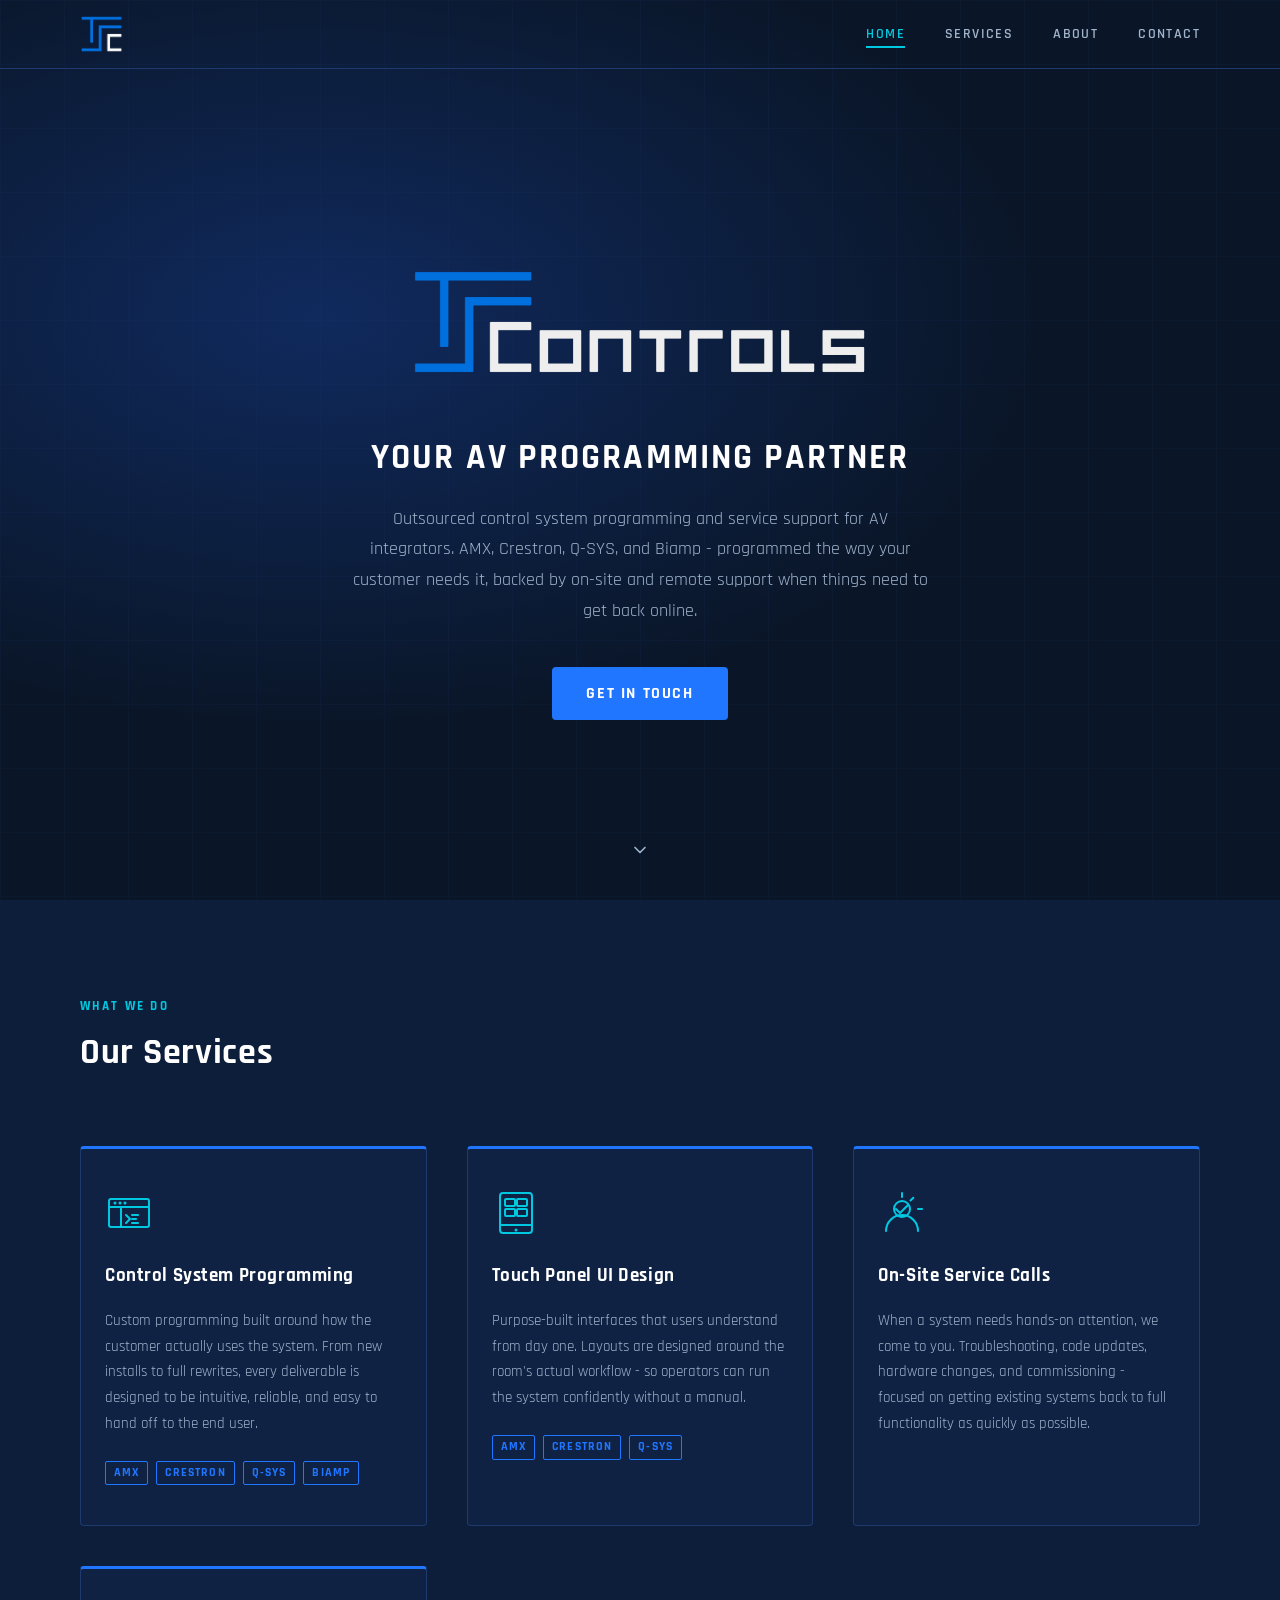
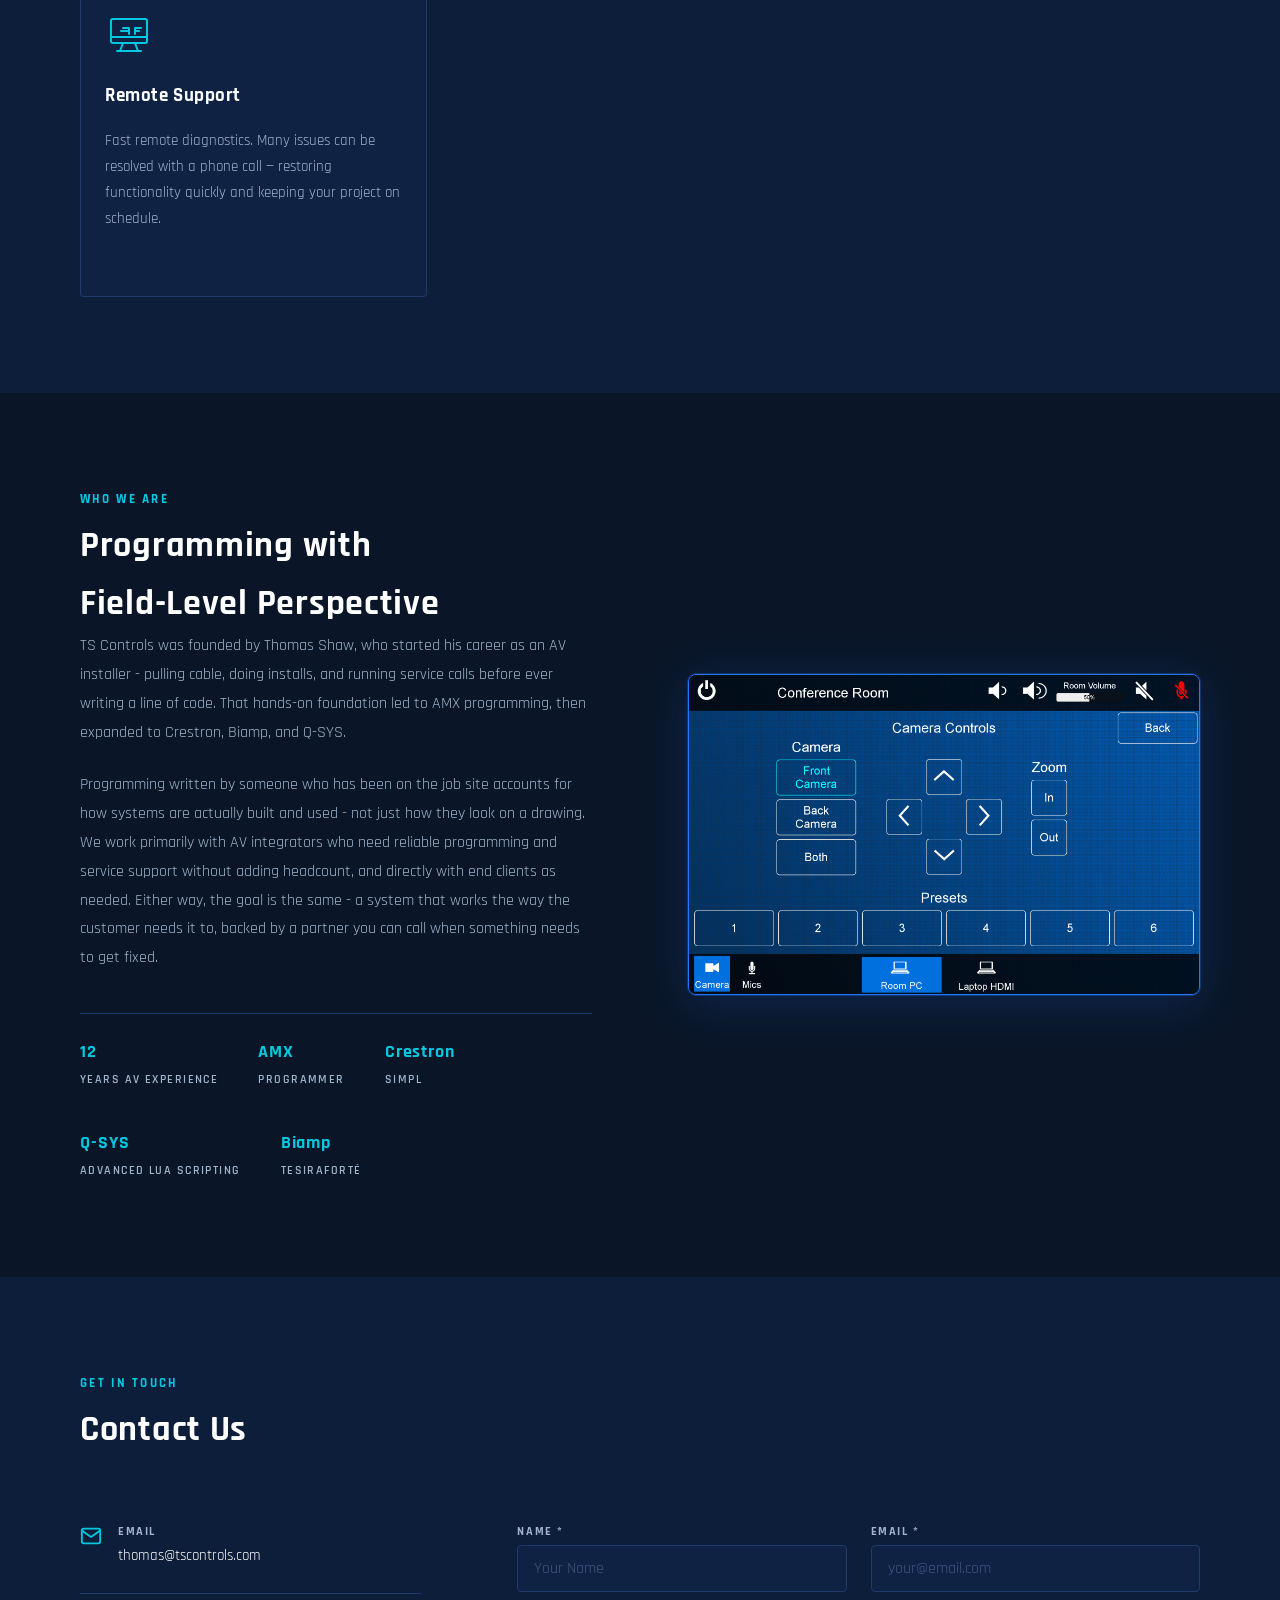
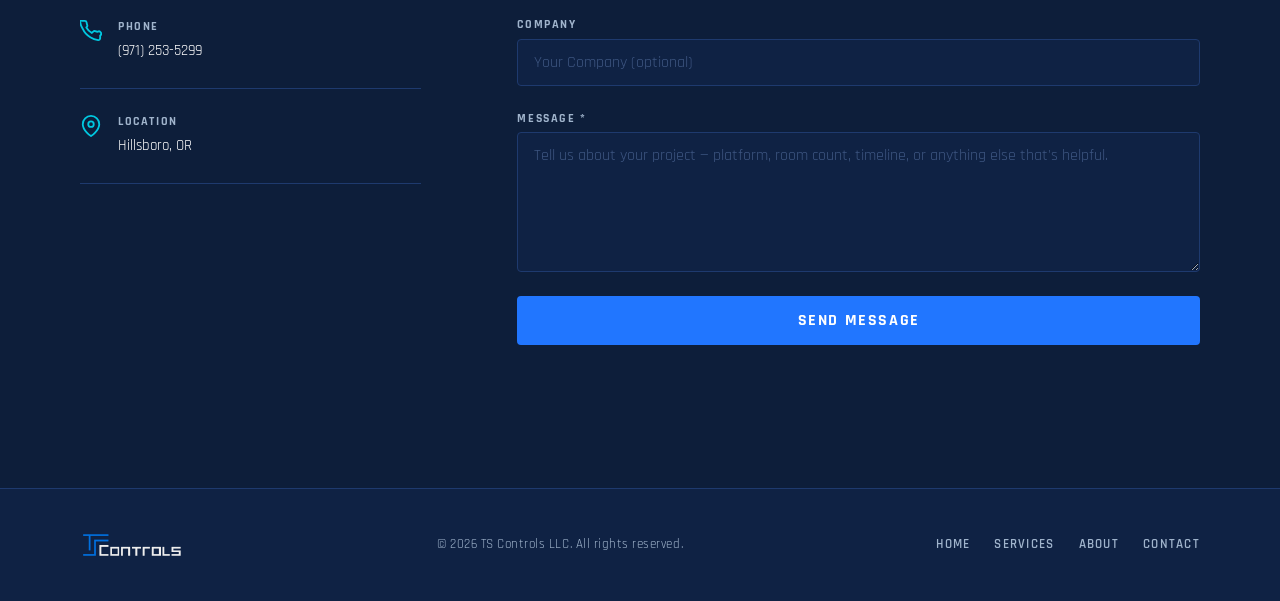
==== index.html @ 46fd8d9b "Add files via upload" ====
<!DOCTYPE html>
<html lang="en">
<head>
  <meta charset="UTF-8">
  <meta name="viewport" content="width=device-width, initial-scale=1.0">
  <meta name="description" content="TS Controls — Outsourced control system programming and service support for AV integrators. AMX, Crestron, Q-SYS, and Biamp. On-site and remote service calls.">
  <title>TS Controls | Control System Integration</title>
  <link rel="preconnect" href="https://fonts.googleapis.com">
  <link rel="preconnect" href="https://fonts.gstatic.com" crossorigin>
  <link href="https://fonts.googleapis.com/css2?family=Rajdhani:wght@400;500;600;700&display=swap" rel="stylesheet">
  <link rel="stylesheet" href="css/styles.css">
</head>
<body>

  <!-- ══════════════════════════════════════════════════════
       NAVIGATION
  ══════════════════════════════════════════════════════════ -->
  <nav id="navbar" role="navigation" aria-label="Main navigation">
    <div class="nav-inner">
      <a href="#home" class="nav-logo" aria-label="TS Controls — Home">
        <img src="assets/logos/TSC Logo WhiteText Rev5.png" alt="TS Controls">
      </a>

      <ul class="nav-links" role="list">
        <li><a href="#home">Home</a></li>
        <li><a href="#services">Services</a></li>
        <li><a href="#about">About</a></li>
        <li><a href="#contact">Contact</a></li>
      </ul>

      <button class="nav-hamburger" aria-label="Toggle navigation menu" aria-expanded="false" aria-controls="mobileMenu">
        <span></span>
        <span></span>
        <span></span>
      </button>
    </div>

    <div class="nav-mobile-menu" id="mobileMenu">
      <ul class="nav-mobile-links" role="list">
        <li><a href="#home">Home</a></li>
        <li><a href="#services">Services</a></li>
        <li><a href="#about">About</a></li>
        <li><a href="#contact">Contact</a></li>
      </ul>
    </div>
  </nav>

  <main>

    <!-- ══════════════════════════════════════════════════════
         HERO
    ══════════════════════════════════════════════════════════ -->
    <section id="home" class="hero">
      <div class="hero-bg-grid" aria-hidden="true"></div>
      <div class="hero-content">
        <img
          class="hero-logo"
          src="assets/logos/TSControls Logo NoBG Rev5.png"
          alt="TS Controls"
          width="480"
        >
        <p class="hero-tagline">Your AV Programming Partner<span></span></p>
        <p class="hero-description">
          Outsourced control system programming and service support for AV integrators.
          AMX, Crestron, Q-SYS, and Biamp - programmed the way your customer needs it,
          backed by on-site and remote support when things need to get back online.
        </p>
        <a href="#contact" class="btn btn--primary">Get in Touch</a>
      </div>
      <div class="hero-scroll" aria-hidden="true">
        <svg viewBox="0 0 24 24" fill="none" stroke-width="2" stroke-linecap="round" stroke-linejoin="round">
          <polyline points="6 9 12 15 18 9"></polyline>
        </svg>
      </div>
    </section>

    <!-- ══════════════════════════════════════════════════════
         SERVICES
    ══════════════════════════════════════════════════════════ -->
    <section id="services" class="services">
      <div class="section-container">
        <div class="section-header" data-animate>
          <span class="section-label">What We Do</span>
          <h2 class="section-title">Our Services</h2>
          <!-- <div class="section-rule"></div> -->
        </div>

        <div class="services-grid">

          <!-- Card 1: Control System Programming -->
          <div class="service-card" data-animate>
            <div class="service-card__icon" aria-hidden="true">
              <svg viewBox="0 0 48 48" fill="none" stroke="currentColor" stroke-width="2" stroke-linecap="round" stroke-linejoin="round">
                <rect x="4" y="10" width="40" height="28" rx="2"/>
                <line x1="4" y1="18" x2="44" y2="18"/>
                <line x1="16" y1="38" x2="16" y2="18"/>
                <circle cx="10" cy="14" r="1.5" fill="currentColor" stroke="none"/>
                <circle cx="15" cy="14" r="1.5" fill="currentColor" stroke="none"/>
                <circle cx="20" cy="14" r="1.5" fill="currentColor" stroke="none"/>
                <polyline points="21 26 25 30 21 34"/>
                <line x1="27" y1="26" x2="33" y2="26"/>
                <line x1="27" y1="30" x2="31" y2="30"/>
                <line x1="27" y1="34" x2="33" y2="34"/>
              </svg>
            </div>
            <h3 class="service-card__title">Control System Programming</h3>
            <p class="service-card__body">
              Custom programming built around how the customer actually uses the system.
              From new installs to full rewrites, every deliverable is designed to be
              intuitive, reliable, and easy to hand off to the end user.
            </p>
            <div class="service-card__tags">
              <span class="service-card__tag">AMX</span>
              <span class="service-card__tag">Crestron</span>
              <span class="service-card__tag">Q-SYS</span>
              <span class="service-card__tag">Biamp</span>
            </div>
          </div>

          <!-- Card 2: Touch Panel UI Design -->
          <div class="service-card" data-animate>
            <div class="service-card__icon" aria-hidden="true">
              <svg viewBox="0 0 48 48" fill="none" stroke="currentColor" stroke-width="2" stroke-linecap="round" stroke-linejoin="round">
                <rect x="8" y="4" width="32" height="40" rx="3"/>
                <line x1="8" y1="36" x2="40" y2="36"/>
                <circle cx="24" cy="41" r="1.5" fill="currentColor" stroke="none"/>
                <rect x="13" y="10" width="10" height="7" rx="1"/>
                <rect x="25" y="10" width="10" height="7" rx="1"/>
                <rect x="13" y="20" width="10" height="7" rx="1"/>
                <rect x="25" y="20" width="10" height="7" rx="1"/>
              </svg>
            </div>
            <h3 class="service-card__title">Touch Panel UI Design</h3>
            <p class="service-card__body">
              Purpose-built interfaces that users understand from day one.
              Layouts are designed around the room's actual workflow -
              so operators can run the system confidently without a manual.
            </p>
            <div class="service-card__tags">
              <span class="service-card__tag">AMX</span>
              <span class="service-card__tag">Crestron</span>
              <span class="service-card__tag">Q-SYS</span>
            </div>
          </div>

          <!-- Card 3: On-Site Service -->
          <div class="service-card" data-animate>
            <div class="service-card__icon" aria-hidden="true">
              <svg viewBox="0 0 48 48" fill="none" stroke="currentColor" stroke-width="2" stroke-linecap="round" stroke-linejoin="round">
                <circle cx="24" cy="20" r="8"/>
                <path d="M8 42c0-8.837 7.163-16 16-16s16 7.163 16 16"/>
                <line x1="24" y1="4" x2="24" y2="8"/>
                <line x1="35.3" y1="8.7" x2="32.5" y2="11.5"/>
                <line x1="44" y1="20" x2="40" y2="20"/>
                <polyline points="18 20 22 24 30 16"/>
              </svg>
            </div>
            <h3 class="service-card__title">On-Site Service Calls</h3>
            <p class="service-card__body">
              When a system needs hands-on attention, we come to you. Troubleshooting,
              code updates, hardware changes, and commissioning - focused on getting
              existing systems back to full functionality as quickly as possible.
            </p>
          </div>

          <!-- Card 4: Remote Support -->
          <div class="service-card" data-animate>
            <div class="service-card__icon" aria-hidden="true">
              <svg viewBox="0 0 48 48" fill="none" stroke="currentColor" stroke-width="2" stroke-linecap="round" stroke-linejoin="round">
                <rect x="6" y="10" width="36" height="24" rx="2"/>
                <line x1="18" y1="34" x2="15" y2="42"/>
                <line x1="30" y1="34" x2="33" y2="42"/>
                <line x1="12" y1="42" x2="36" y2="42"/>
                <line x1="6" y1="28" x2="42" y2="28"/>
                <polyline points="18 19 24 19 24 25"/>
                <line x1="16" y1="22" x2="24" y2="22"/>
                <polyline points="30 25 30 19 36 19"/>
                <line x1="30" y1="22" x2="34" y2="22"/>
              </svg>
            </div>
            <h3 class="service-card__title">Remote Support</h3>
            <p class="service-card__body">
              Fast remote diagnostics. Many issues can be resolved with a phone call — restoring 
              functionality quickly and keeping your project on schedule.
            </p>
          </div>

        </div><!-- .services-grid -->
      </div><!-- .section-container -->
    </section>

    <!-- ══════════════════════════════════════════════════════
         ABOUT
    ══════════════════════════════════════════════════════════ -->
    <section id="about" class="about">
      <div class="section-container">
        <div class="about-grid">

          <div class="about-content" data-animate>
            <span class="section-label">Who We Are</span>
            <h2 class="section-title">Programming with<br>Field-Level Perspective</h2>
            <!-- <div class="section-rule"></div> -->

            <p>
              TS Controls was founded by Thomas Shaw, who started his career as an 
              AV installer - pulling cable, doing installs, and running
              service calls before ever writing a line of code. That hands-on foundation
              led to AMX programming, then expanded to Crestron, Biamp, and Q-SYS.
            </p>
            <p>
              Programming written by someone who has been on the job
              site accounts for how systems are actually built and used - not just how
              they look on a drawing. We work primarily with AV integrators who need
              reliable programming and service support without adding headcount, and
              directly with end clients as needed. Either way, the goal is the same -
              a system that works the way the customer needs it to, backed by a partner
              you can call when something needs to get fixed.
            </p>

            <ul class="about-stats" role="list">
              <li class="stat-item">
                <span class="stat-number">12</span>
                <span class="stat-label">Years AV Experience</span>
              </li>
              <li class="stat-item">
                <span class="stat-number">AMX</span>
                <span class="stat-label">Programmer</span>
              </li>
              <li class="stat-item">
                <span class="stat-number">Crestron</span>
                <span class="stat-label">SIMPL</span>
              </li>
              <li class="stat-item">
                <span class="stat-number">Q-SYS</span>
                <span class="stat-label">Advanced Lua Scripting</span>
              </li>
              <li class="stat-item">
                <span class="stat-number">Biamp</span>
                <span class="stat-label">TesiraFORTÉ</span>
              </li>
            </ul>
          </div>

          <div class="about-visual" data-animate>
            <div class="panel-mockup">
              <img
                src="assets/screenshots/Main - Camera Controls.png"
                alt="TS Controls touch panel UI — camera controls screen"
                loading="lazy"
              >
            </div>
          </div>

        </div><!-- .about-grid -->
      </div><!-- .section-container -->
    </section>

    <!-- ══════════════════════════════════════════════════════
         CONTACT
    ══════════════════════════════════════════════════════════ -->
    <section id="contact" class="contact">
      <div class="section-container">
        <div class="section-header" data-animate>
          <span class="section-label">Get in Touch</span>
          <h2 class="section-title">Contact Us</h2>
          <!-- <div class="section-rule"></div> -->
        </div>

        <div class="contact-grid">

          <!-- Contact Info -->
          <address class="contact-info" style="font-style: normal;">
            <div class="contact-info__item">
              <span class="contact-info__icon" aria-hidden="true">
                <svg viewBox="0 0 24 24" fill="none" stroke="currentColor" stroke-width="2" stroke-linecap="round" stroke-linejoin="round">
                  <path d="M4 4h16c1.1 0 2 .9 2 2v12c0 1.1-.9 2-2 2H4c-1.1 0-2-.9-2-2V6c0-1.1.9-2 2-2z"/>
                  <polyline points="22,6 12,13 2,6"/>
                </svg>
              </span>
              <div>
                <span class="contact-info__label">Email</span>
                <span class="contact-info__value">
                  <a href="mailto:thomas@tscontrols.com">thomas@tscontrols.com</a>
                </span>
              </div>
            </div>

            <div class="contact-info__item">
              <span class="contact-info__icon" aria-hidden="true">
                <svg viewBox="0 0 24 24" fill="none" stroke="currentColor" stroke-width="2" stroke-linecap="round" stroke-linejoin="round">
                  <path d="M22 16.92v3a2 2 0 01-2.18 2 19.79 19.79 0 01-8.63-3.07A19.5 19.5 0 013.07 9.8a19.79 19.79 0 01-3.07-8.68A2 2 0 012.18 1h3a2 2 0 012 1.72c.127.96.361 1.903.7 2.81a2 2 0 01-.45 2.11L6.91 8.15a16 16 0 006 6l1.5-1.52a2 2 0 012.11-.45c.907.339 1.85.573 2.81.7A2 2 0 0122 16.92z"/>
                </svg>
              </span>
              <div>
                <span class="contact-info__label">Phone</span>
                <span class="contact-info__value">
                  <a href="tel:+19712535299">(971) 253-5299</a>
                </span>
              </div>
            </div>

            <div class="contact-info__item">
              <span class="contact-info__icon" aria-hidden="true">
                <svg viewBox="0 0 24 24" fill="none" stroke="currentColor" stroke-width="2" stroke-linecap="round" stroke-linejoin="round">
                  <path d="M21 10c0 7-9 13-9 13s-9-6-9-13a9 9 0 0118 0z"/>
                  <circle cx="12" cy="10" r="3"/>
                </svg>
              </span>
              <div>
                <span class="contact-info__label">Location</span>
                <span class="contact-info__value">Hillsboro, OR</span>
              </div>
            </div>
          </address>

          <!-- Contact Form -->
          <form class="contact-form" id="contactForm" novalidate>
            <div class="form-row">
              <div class="form-group">
                <label for="name">Name <span aria-hidden="true">*</span></label>
                <input
                  type="text"
                  id="name"
                  name="name"
                  required
                  autocomplete="name"
                  placeholder="Your Name"
                >
              </div>
              <div class="form-group">
                <label for="email">Email <span aria-hidden="true">*</span></label>
                <input
                  type="email"
                  id="email"
                  name="email"
                  required
                  autocomplete="email"
                  placeholder="your@email.com"
                >
              </div>
            </div>

            <div class="form-group">
              <label for="company">Company</label>
              <input
                type="text"
                id="company"
                name="company"
                autocomplete="organization"
                placeholder="Your Company (optional)"
              >
            </div>

            <div class="form-group">
              <label for="message">Message <span aria-hidden="true">*</span></label>
              <textarea
                id="message"
                name="message"
                required
                placeholder="Tell us about your project — platform, room count, timeline, or anything else that's helpful."
              ></textarea>
            </div>

            <button type="submit" class="btn btn--primary">Send Message</button>
            <div class="form-status" id="formStatus" role="status" aria-live="polite"></div>
          </form>

        </div><!-- .contact-grid -->
      </div><!-- .section-container -->
    </section>

  </main>

  <!-- ══════════════════════════════════════════════════════
       FOOTER
  ══════════════════════════════════════════════════════════ -->
  <footer class="footer">
    <div class="footer-inner">
      <a href="#home" class="footer-logo" aria-label="TS Controls — Back to top">
        <img src="assets/logos/TSControls Logo NoBG Rev5.png" alt="TS Controls" height="32">
      </a>
      <p class="footer-copy">&copy; 2026 TS Controls LLC. All rights reserved.</p>
      <nav class="footer-nav" aria-label="Footer navigation">
        <a href="#home">Home</a>
        <a href="#services">Services</a>
        <a href="#about">About</a>
        <a href="#contact">Contact</a>
      </nav>
    </div>
  </footer>

  <script src="js/main.js"></script>
</body>
</html>
---- css/styles.css ----
/* ============================================================
   TS Controls — styles.css
   ============================================================ */

/* ── Design Tokens ─────────────────────────────────────────── */
:root {
  --color-bg:           #0a1628;
  --color-surface:      #0f2244;
  --color-surface-alt:  #0d1e3a;
  --color-accent:       #2176FF;
  --color-highlight:    #00c8e0;
  --color-border:       #1e3a6e;
  --color-text:         #ffffff;
  --color-text-muted:   #a0b4cc;
  --color-error:        #e05252;

  --font-primary: 'Rajdhani', 'Barlow', system-ui, sans-serif;

  --nav-height: 68px;
  --max-width:  1200px;
  --card-radius: 4px;

  --space-xs:  0.25rem;
  --space-sm:  0.5rem;
  --space-md:  1rem;
  --space-lg:  1.5rem;
  --space-xl:  2.5rem;
  --space-2xl: 4rem;
  --space-3xl: 6rem;

  --transition-fast: 150ms ease;
  --transition-base: 250ms ease;
  --transition-slow: 400ms ease;
}

/* ── Reset / Base ───────────────────────────────────────────── */
*, *::before, *::after { box-sizing: border-box; margin: 0; padding: 0; }

html {
  scroll-behavior: smooth;
  font-size: 16px;
}

body {
  background-color: var(--color-bg);
  color: var(--color-text);
  font-family: var(--font-primary);
  line-height: 1.6;
  -webkit-font-smoothing: antialiased;
}

img { display: block; max-width: 100%; }
a   { color: inherit; text-decoration: none; }
ul  { list-style: none; }

button {
  cursor: pointer;
  font-family: var(--font-primary);
  border: none;
  background: none;
}

section {
  scroll-margin-top: var(--nav-height);
}

/* ── Utility: section container ────────────────────────────── */
.section-container {
  max-width: var(--max-width);
  margin: 0 auto;
  padding: var(--space-3xl) var(--space-xl);
}

/* ── Utility: section header ───────────────────────────────── */
.section-header {
  margin-bottom: var(--space-2xl);
}

.section-label {
  display: block;
  font-size: 0.8rem;
  font-weight: 700;
  letter-spacing: 0.18em;
  text-transform: uppercase;
  color: var(--color-highlight);
  margin-bottom: var(--space-sm);
}

.section-title {
  font-size: clamp(1.6rem, 3vw, 2.25rem);
  font-weight: 700;
  color: var(--color-text);
  letter-spacing: 0.02em;
}

.section-rule {
  width: 48px;
  height: 3px;
  background: var(--color-accent);
  margin-top: var(--space-md);
}

/* ── Utility: buttons ──────────────────────────────────────── */
.btn {
  display: inline-block;
  padding: 0.75em 2em;
  font-family: var(--font-primary);
  font-weight: 700;
  font-size: 1rem;
  letter-spacing: 0.1em;
  text-transform: uppercase;
  border-radius: var(--card-radius);
  transition: background var(--transition-fast), color var(--transition-fast),
              border-color var(--transition-fast), box-shadow var(--transition-fast);
}

.btn--primary {
  background: var(--color-accent);
  color: #fff;
  border: 2px solid var(--color-accent);
}

.btn--primary:hover,
.btn--primary:focus-visible {
  background: transparent;
  color: var(--color-highlight);
  border-color: var(--color-highlight);
  box-shadow: 0 0 18px rgba(0, 200, 224, 0.25);
  outline: none;
}

/* ── Scroll-reveal animations ──────────────────────────────── */
[data-animate] {
  opacity: 0;
  transform: translateY(22px);
  transition: opacity var(--transition-slow), transform var(--transition-slow);
}
[data-animate].is-visible {
  opacity: 1;
  transform: translateY(0);
}

/* ============================================================
   NAVBAR
   ============================================================ */
#navbar {
  position: fixed;
  top: 0;
  left: 0;
  width: 100%;
  height: var(--nav-height);
  z-index: 1000;
  transition: background var(--transition-base), box-shadow var(--transition-base),
              border-color var(--transition-base);
  border-bottom: 1px solid transparent;
}

#navbar.navbar--scrolled {
  background: var(--color-surface);
  box-shadow: 0 2px 16px rgba(0, 0, 0, 0.5);
  border-bottom-color: var(--color-border);
}

.nav-inner {
  max-width: var(--max-width);
  margin: 0 auto;
  padding: 0 var(--space-xl);
  height: 100%;
  display: flex;
  align-items: center;
  justify-content: space-between;
}

.nav-logo img {
  height: 38px;
  width: auto;
}

.nav-links {
  display: flex;
  gap: var(--space-xl);
}

.nav-links a {
  font-size: 0.875rem;
  font-weight: 600;
  letter-spacing: 0.1em;
  text-transform: uppercase;
  color: var(--color-text-muted);
  padding-bottom: 3px;
  border-bottom: 2px solid transparent;
  transition: color var(--transition-fast), border-color var(--transition-fast);
}

.nav-links a:hover {
  color: var(--color-text);
}

.nav-links a.active {
  color: var(--color-highlight);
  border-bottom-color: var(--color-highlight);
}

/* Hamburger */
.nav-hamburger {
  display: none;
  flex-direction: column;
  justify-content: center;
  align-items: center;
  width: 40px;
  height: 40px;
  gap: 6px;
  padding: 4px;
}

.nav-hamburger span {
  display: block;
  width: 24px;
  height: 2px;
  background: var(--color-text);
  border-radius: 2px;
  transition: transform var(--transition-base), opacity var(--transition-fast);
  transform-origin: center;
}

.nav-hamburger.open span:nth-child(1) { transform: translateY(8px) rotate(45deg); }
.nav-hamburger.open span:nth-child(2) { opacity: 0; }
.nav-hamburger.open span:nth-child(3) { transform: translateY(-8px) rotate(-45deg); }

/* Mobile menu */
.nav-mobile-menu {
  position: absolute;
  top: var(--nav-height);
  left: 0;
  width: 100%;
  background: var(--color-surface);
  border-bottom: 1px solid var(--color-border);
  max-height: 0;
  overflow: hidden;
  transition: max-height var(--transition-base);
}

.nav-mobile-menu.nav-mobile-menu--open {
  max-height: 320px;
}

.nav-mobile-links {
  display: flex;
  flex-direction: column;
  padding: var(--space-md) var(--space-xl) var(--space-xl);
  gap: var(--space-md);
}

.nav-mobile-links a {
  font-size: 1rem;
  font-weight: 600;
  letter-spacing: 0.1em;
  text-transform: uppercase;
  color: var(--color-text-muted);
  padding: var(--space-sm) 0;
  border-bottom: 1px solid var(--color-border);
  transition: color var(--transition-fast);
}

.nav-mobile-links a:hover,
.nav-mobile-links a.active {
  color: var(--color-highlight);
}

/* ============================================================
   HERO
   ============================================================ */
.hero {
  position: relative;
  min-height: 100vh;
  display: flex;
  align-items: center;
  justify-content: center;
  overflow: hidden;
  background: var(--color-bg);
}

.hero::before {
  content: '';
  position: absolute;
  inset: 0;
  background: radial-gradient(ellipse 80% 65% at 25% 35%, #102a5e 0%, transparent 70%);
  pointer-events: none;
}

.hero-bg-grid {
  position: absolute;
  inset: 0;
  background-image:
    linear-gradient(var(--color-border) 1px, transparent 1px),
    linear-gradient(90deg, var(--color-border) 1px, transparent 1px);
  background-size: 64px 64px;
  opacity: 0.12;
  pointer-events: none;
}

.hero-content {
  position: relative;
  z-index: 1;
  text-align: center;
  padding: calc(var(--nav-height) + var(--space-2xl)) var(--space-xl) var(--space-2xl);
  max-width: 760px;
  width: 100%;
}

.hero-logo {
  max-width: min(480px, 82vw);
  margin: 0 auto var(--space-xl);
}

.hero-tagline {
  font-size: clamp(1.4rem, 3.5vw, 2.2rem);
  font-weight: 700;
  letter-spacing: 0.06em;
  text-transform: uppercase;
  color: var(--color-text);
  margin-bottom: var(--space-lg);
  line-height: 1.25;
}

.hero-tagline span {
  color: var(--color-highlight);
}

.hero-description {
  font-size: 1.1rem;
  color: var(--color-text-muted);
  max-width: 580px;
  margin: 0 auto var(--space-xl);
  line-height: 1.75;
}

.hero-scroll {
  position: absolute;
  bottom: var(--space-xl);
  left: 50%;
  transform: translateX(-50%);
  display: flex;
  flex-direction: column;
  align-items: center;
  gap: var(--space-sm);
  color: var(--color-text-muted);
  font-size: 0.75rem;
  letter-spacing: 0.12em;
  text-transform: uppercase;
  animation: bounce 2s ease-in-out infinite;
}

.hero-scroll svg {
  width: 20px;
  height: 20px;
  stroke: var(--color-text-muted);
}

@keyframes bounce {
  0%, 100% { transform: translateX(-50%) translateY(0); }
  50%       { transform: translateX(-50%) translateY(6px); }
}

/* ============================================================
   SERVICES
   ============================================================ */
.services {
  background: var(--color-surface-alt);
}

.services-grid {
  display: grid;
  grid-template-columns: repeat(auto-fit, minmax(260px, 1fr));
  gap: var(--space-xl);
}

.service-card {
  background: var(--color-surface);
  border: 1px solid var(--color-border);
  border-top: 3px solid var(--color-accent);
  border-radius: var(--card-radius);
  padding: var(--space-xl) var(--space-lg);
  transition: border-color var(--transition-base), border-top-color var(--transition-base),
              box-shadow var(--transition-base), transform var(--transition-base);
}

.service-card:hover {
  border-color: var(--color-highlight);
  border-top-color: var(--color-highlight);
  box-shadow: 0 4px 28px rgba(0, 200, 224, 0.1);
  transform: translateY(-4px);
}

.service-card[data-animate]:nth-child(1) { transition-delay: 0ms; }
.service-card[data-animate]:nth-child(2) { transition-delay: 80ms; }
.service-card[data-animate]:nth-child(3) { transition-delay: 160ms; }
.service-card[data-animate]:nth-child(4) { transition-delay: 240ms; }

.service-card__icon {
  width: 48px;
  height: 48px;
  margin-bottom: var(--space-lg);
  color: var(--color-highlight);
}

.service-card__icon svg {
  width: 100%;
  height: 100%;
}

.service-card__title {
  font-size: 1.2rem;
  font-weight: 700;
  letter-spacing: 0.03em;
  color: var(--color-text);
  margin-bottom: var(--space-md);
}

.service-card__body {
  font-size: 0.95rem;
  color: var(--color-text-muted);
  line-height: 1.7;
  margin-bottom: var(--space-lg);
}

.service-card__tags {
  display: flex;
  flex-wrap: wrap;
  gap: var(--space-sm);
}

.service-card__tag {
  font-size: 0.72rem;
  font-weight: 700;
  letter-spacing: 0.1em;
  text-transform: uppercase;
  color: var(--color-accent);
  border: 1px solid var(--color-accent);
  border-radius: 2px;
  padding: 2px 8px;
}

/* ============================================================
   ABOUT
   ============================================================ */
.about {
  background: var(--color-bg);
}

.about-grid {
  display: grid;
  grid-template-columns: 1fr 1fr;
  gap: var(--space-3xl);
  align-items: center;
}

.about-content p {
  font-size: 1rem;
  color: var(--color-text-muted);
  line-height: 1.8;
  margin-bottom: var(--space-lg);
}

.about-stats {
  display: flex;
  gap: var(--space-xl);
  margin-top: var(--space-xl);
  padding-top: var(--space-lg);
  border-top: 1px solid var(--color-border);
  flex-wrap: wrap;
}

.stat-item {
  display: flex;
  flex-direction: column;
  gap: var(--space-xs);
}

.stat-number {
  font-size: 1.1rem;
  font-weight: 700;
  letter-spacing: 0.05em;
  color: var(--color-highlight);
}

.stat-label {
  font-size: 0.75rem;
  font-weight: 600;
  letter-spacing: 0.12em;
  text-transform: uppercase;
  color: var(--color-text-muted);
}

/* Panel mockup */
.about-visual {
  position: relative;
}

.panel-mockup {
  position: relative;
  border-radius: 8px;
  overflow: hidden;
  border: 1px solid var(--color-accent);
  box-shadow:
    0 0 0 1px rgba(33, 118, 255, 0.3),
    0 8px 48px rgba(33, 118, 255, 0.18);
}

.panel-mockup__bar {
  background: #111;
  height: 32px;
  display: flex;
  align-items: center;
  justify-content: center;
  gap: var(--space-xl);
  padding: 0 var(--space-lg);
  font-size: 10px;
  letter-spacing: 0.15em;
  color: #888;
  border-bottom: 1px solid #1a1a1a;
  position: relative;
}

.panel-mockup__bar .bar-title {
  position: absolute;
  left: 50%;
  transform: translateX(-50%);
  color: #aaa;
  font-weight: 600;
}

.panel-mockup__bar .bar-icons {
  display: flex;
  gap: 10px;
  color: #666;
  font-size: 12px;
}

.panel-mockup img {
  display: block;
  width: 100%;
}

/* ============================================================
   CONTACT
   ============================================================ */
.contact {
  background: var(--color-surface-alt);
}

.contact-grid {
  display: grid;
  grid-template-columns: 1fr 2fr;
  gap: var(--space-3xl);
  align-items: start;
}

/* Contact info */
.contact-info {
  display: flex;
  flex-direction: column;
}

.contact-info__item {
  display: flex;
  gap: var(--space-md);
  align-items: flex-start;
  padding: var(--space-lg) 0;
  border-bottom: 1px solid var(--color-border);
}

.contact-info__item:first-child {
  padding-top: 0;
}

.contact-info__icon {
  width: 22px;
  height: 22px;
  flex-shrink: 0;
  margin-top: 2px;
  color: var(--color-highlight);
}

.contact-info__icon svg {
  width: 100%;
  height: 100%;
}

.contact-info__label {
  display: block;
  font-size: 0.72rem;
  font-weight: 700;
  letter-spacing: 0.14em;
  text-transform: uppercase;
  color: var(--color-text-muted);
  margin-bottom: 2px;
}

.contact-info__value {
  font-size: 0.95rem;
  color: var(--color-text);
}

.contact-info__value a {
  color: var(--color-text);
  transition: color var(--transition-fast);
}

.contact-info__value a:hover {
  color: var(--color-highlight);
}

/* Contact form */
.contact-form {
  display: flex;
  flex-direction: column;
  gap: var(--space-lg);
}

.form-row {
  display: grid;
  grid-template-columns: 1fr 1fr;
  gap: var(--space-lg);
}

.form-group {
  display: flex;
  flex-direction: column;
  gap: var(--space-xs);
}

.form-group label {
  font-size: 0.72rem;
  font-weight: 700;
  letter-spacing: 0.14em;
  text-transform: uppercase;
  color: var(--color-text-muted);
}

.form-group input,
.form-group textarea {
  width: 100%;
  background: var(--color-surface);
  border: 1px solid var(--color-border);
  border-radius: var(--card-radius);
  padding: 0.75em 1em;
  color: var(--color-text);
  font-family: var(--font-primary);
  font-size: 1rem;
  transition: border-color var(--transition-fast), box-shadow var(--transition-fast);
  outline: none;
}

.form-group input::placeholder,
.form-group textarea::placeholder {
  color: #3d5580;
}

.form-group input:focus,
.form-group textarea:focus {
  border-color: var(--color-accent);
  box-shadow: 0 0 0 3px rgba(33, 118, 255, 0.14);
}

.form-group input:invalid:not(:placeholder-shown),
.form-group textarea:invalid:not(:placeholder-shown) {
  border-color: var(--color-error);
}

.form-group textarea {
  resize: vertical;
  min-height: 140px;
}

.form-status {
  font-size: 0.95rem;
  font-weight: 600;
  min-height: 1.5em;
  transition: color var(--transition-fast);
}

.form-status.success { color: var(--color-highlight); }
.form-status.error   { color: var(--color-error); }

/* ============================================================
   FOOTER
   ============================================================ */
.footer {
  background: var(--color-surface);
  border-top: 1px solid var(--color-border);
  padding: var(--space-xl) 0;
}

.footer-inner {
  max-width: var(--max-width);
  margin: 0 auto;
  padding: 0 var(--space-xl);
  display: flex;
  align-items: center;
  justify-content: space-between;
  flex-wrap: wrap;
  gap: var(--space-lg);
}

.footer-logo img {
  height: 32px;
  width: auto;
}

.footer-copy {
  font-size: 0.82rem;
  color: var(--color-text-muted);
  letter-spacing: 0.04em;
}

.footer-nav {
  display: flex;
  gap: var(--space-lg);
}

.footer-nav a {
  font-size: 0.8rem;
  font-weight: 600;
  letter-spacing: 0.1em;
  text-transform: uppercase;
  color: var(--color-text-muted);
  transition: color var(--transition-fast);
}

.footer-nav a:hover {
  color: var(--color-highlight);
}

/* ============================================================
   RESPONSIVE
   ============================================================ */
@media (max-width: 1024px) {
  .about-grid {
    grid-template-columns: 1fr;
  }
  .about-visual {
    max-width: 600px;
  }
}

@media (max-width: 768px) {
  .nav-links { display: none; }
  .nav-hamburger { display: flex; }

  .contact-grid {
    grid-template-columns: 1fr;
  }

  .form-row {
    grid-template-columns: 1fr;
  }

  .section-container {
    padding: var(--space-2xl) var(--space-lg);
  }

  .hero-content {
    padding-left: var(--space-lg);
    padding-right: var(--space-lg);
  }
}

@media (max-width: 480px) {
  .footer-inner {
    flex-direction: column;
    text-align: center;
  }

  .footer-nav {
    flex-wrap: wrap;
    justify-content: center;
  }

  .about-stats {
    gap: var(--space-lg);
  }
}

/* ── Accessibility: reduced motion ─────────────────────────── */
@media (prefers-reduced-motion: reduce) {
  html { scroll-behavior: auto; }
  *, *::before, *::after,
  [data-animate] {
    transition: none !important;
    animation: none !important;
  }
  [data-animate] {
    opacity: 1;
    transform: none;
  }
}
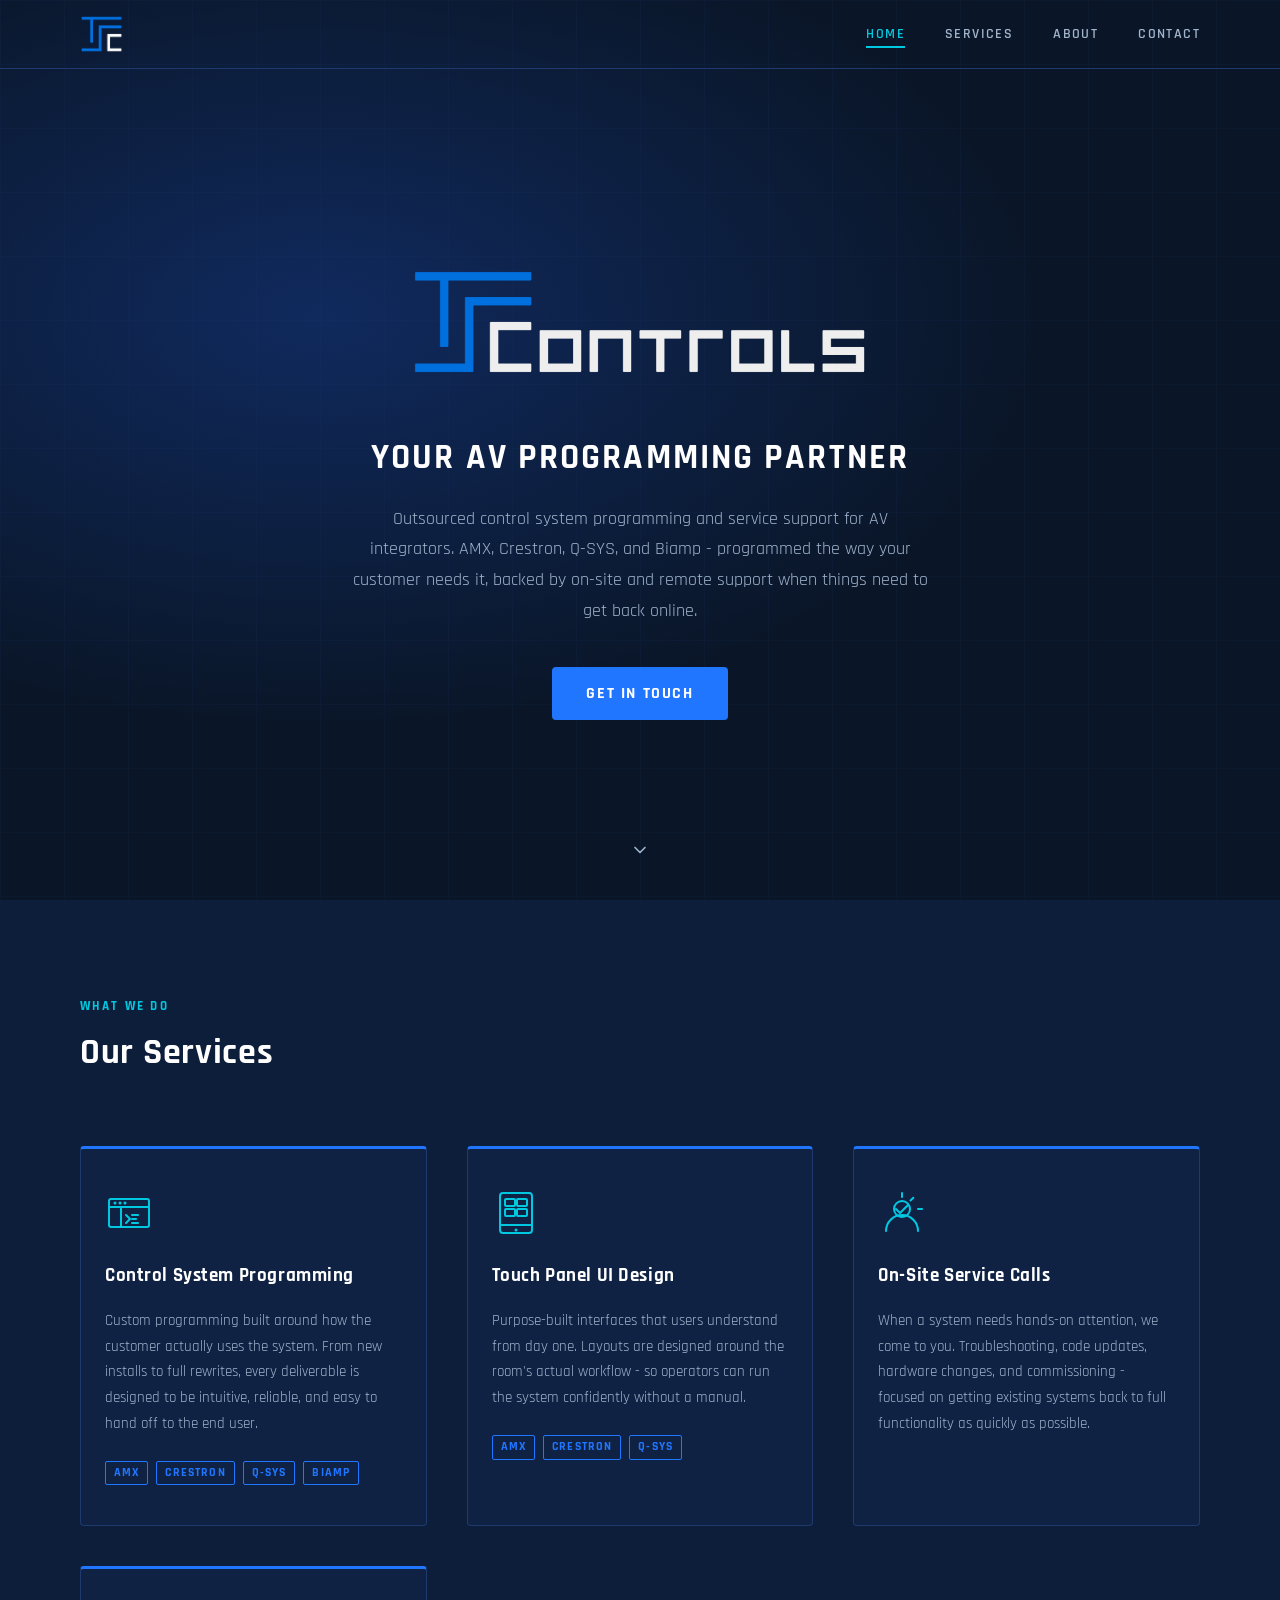
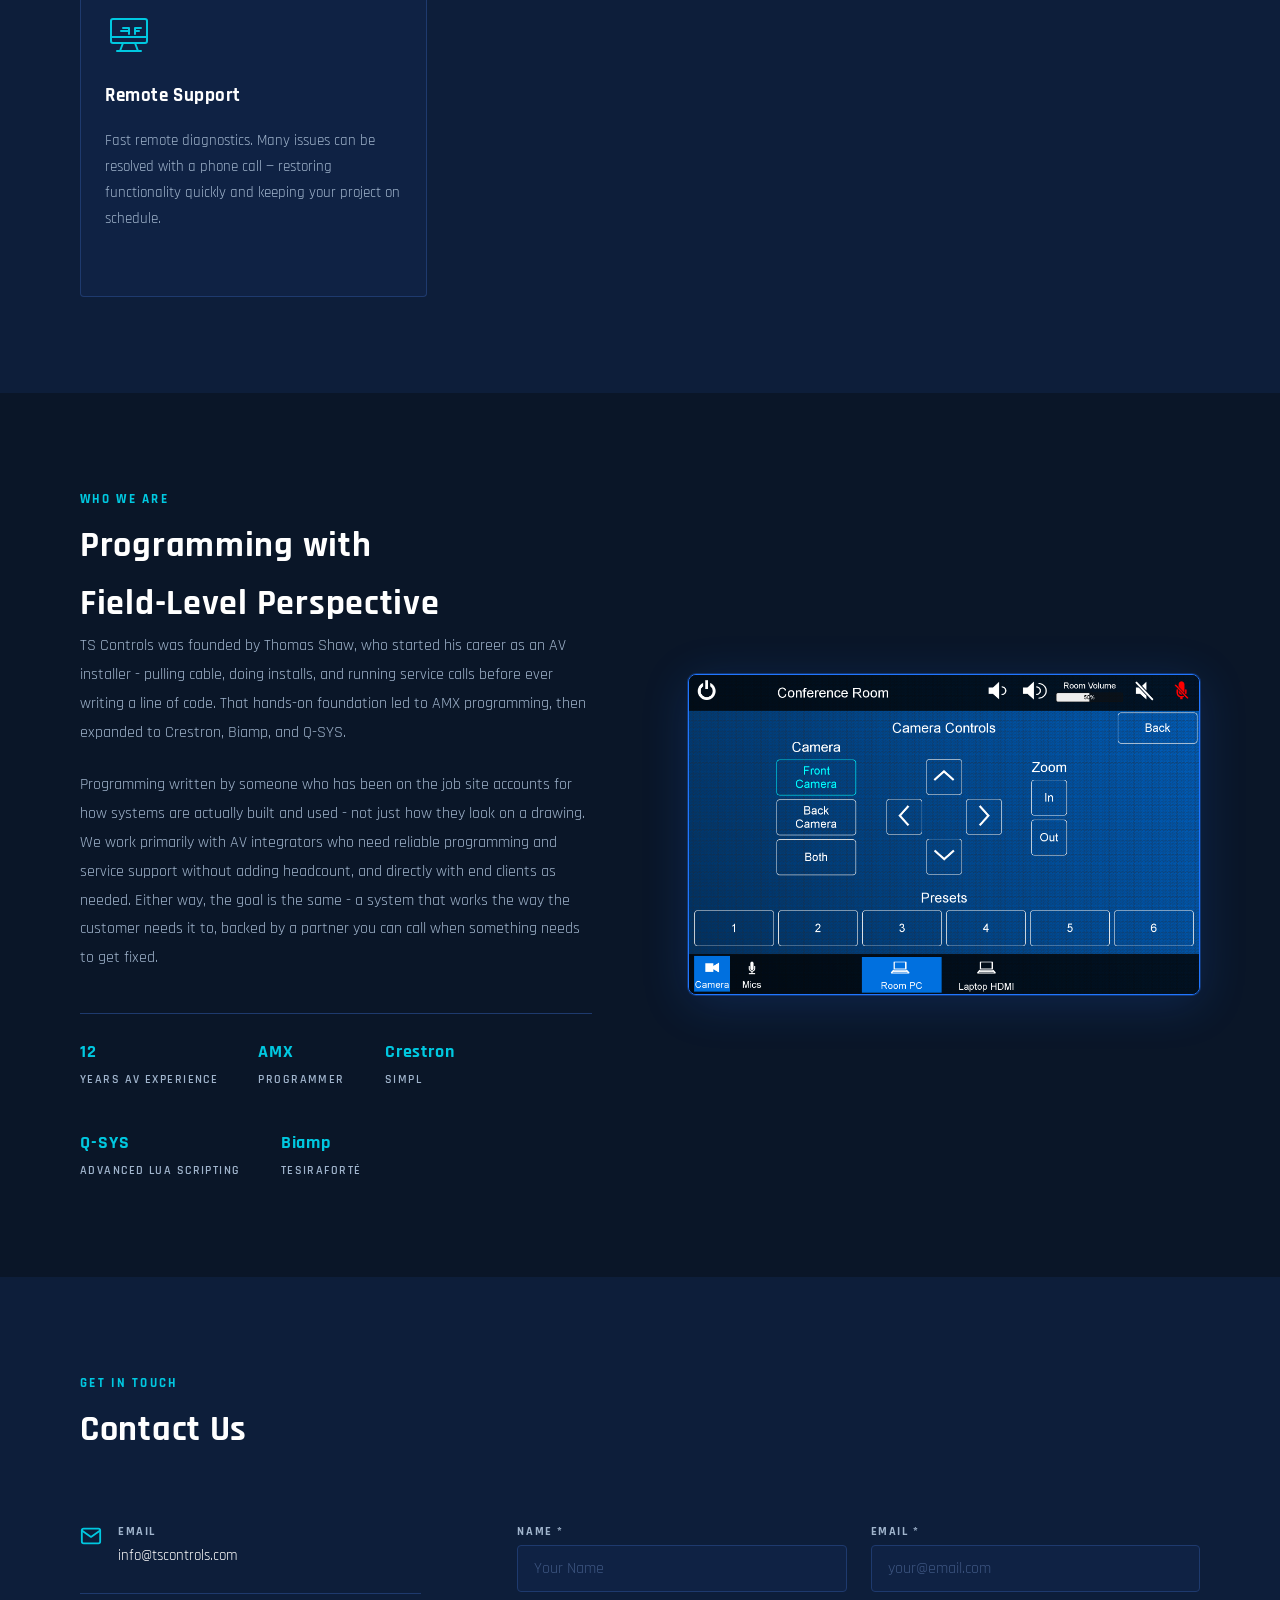
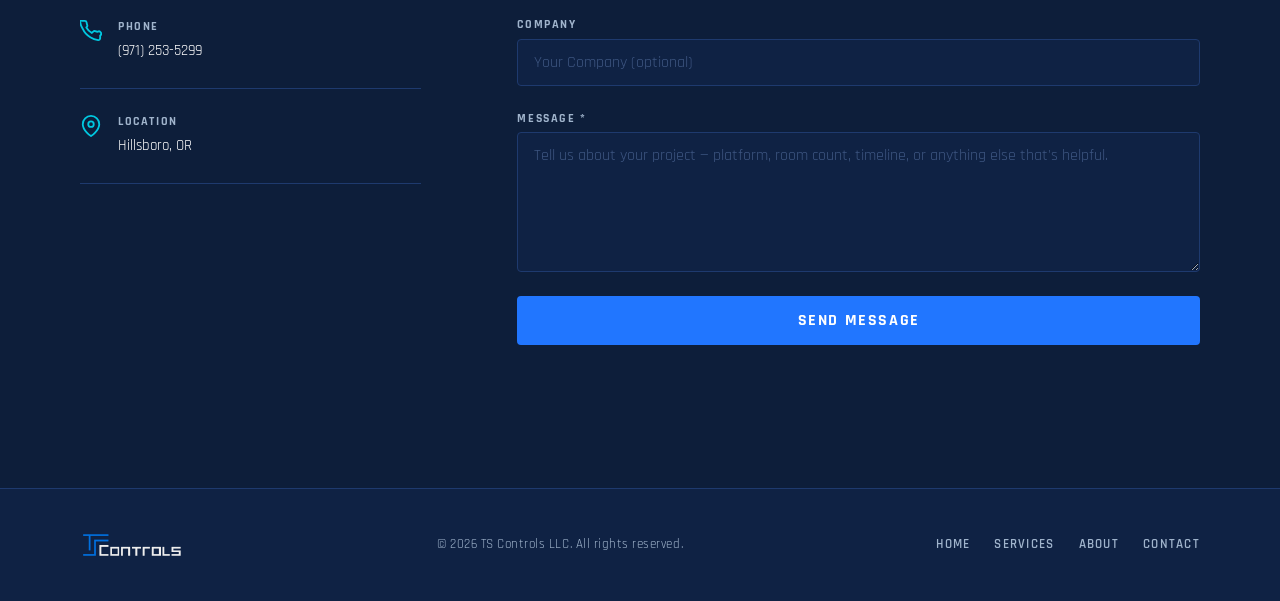
==== commit 5d6911e9: "Update index.html Switch email to info@tscontrols.com" ====
--- a/index.html
+++ b/index.html
@@ -4,10 +4,31 @@
   <meta charset="UTF-8">
   <meta name="viewport" content="width=device-width, initial-scale=1.0">
   <meta name="description" content="TS Controls — Outsourced control system programming and service support for AV integrators. AMX, Crestron, Q-SYS, and Biamp. On-site and remote service calls.">
-  <title>TS Controls | Control System Integration</title>
+  <meta name="robots" content="index, follow">
+  <link rel="canonical" href="https://tscontrols.com/">
+  <title>TS Controls | Control System Integration — AMX, Crestron, Q-SYS Programming</title>
+
+  <!-- Open Graph -->
+  <meta property="og:type" content="website">
+  <meta property="og:title" content="TS Controls | Control System Integration">
+  <meta property="og:description" content="Outsourced control system programming and service support for AV integrators. AMX, Crestron, Q-SYS, and Biamp.">
+  <meta property="og:url" content="https://tscontrols.com/">
+  <meta property="og:image" content="https://tscontrols.com/assets/logos/TSControls Logo NoBG Rev5.png">
+  <meta property="og:site_name" content="TS Controls">
+
+  <!-- Twitter Card -->
+  <meta name="twitter:card" content="summary_large_image">
+  <meta name="twitter:title" content="TS Controls | Control System Integration">
+  <meta name="twitter:description" content="Outsourced control system programming and service support for AV integrators. AMX, Crestron, Q-SYS, and Biamp.">
+  <meta name="twitter:image" content="https://tscontrols.com/assets/logos/TSControls Logo NoBG Rev5.png">
   <link rel="preconnect" href="https://fonts.googleapis.com">
   <link rel="preconnect" href="https://fonts.gstatic.com" crossorigin>
   <link href="https://fonts.googleapis.com/css2?family=Rajdhani:wght@400;500;600;700&display=swap" rel="stylesheet">
+  <link rel="icon" type="image/x-icon" href="assets/favicon/favicon.ico">
+  <link rel="icon" type="image/svg+xml" href="assets/favicon/favicon.svg">
+  <link rel="icon" type="image/png" sizes="96x96" href="assets/favicon/favicon-96x96.png">
+  <link rel="apple-touch-icon" href="assets/favicon/apple-touch-icon.png">
+  <link rel="manifest" href="assets/favicon/site.webmanifest">
   <link rel="stylesheet" href="css/styles.css">
 </head>
 <body>
@@ -59,7 +80,7 @@
           alt="TS Controls"
           width="480"
         >
-        <p class="hero-tagline">Your AV Programming Partner<span></span></p>
+        <h1 class="hero-tagline">Your AV Programming Partner<span></span></h1>
         <p class="hero-description">
           Outsourced control system programming and service support for AV integrators.
           AMX, Crestron, Q-SYS, and Biamp - programmed the way your customer needs it,
@@ -280,7 +301,7 @@
               <div>
                 <span class="contact-info__label">Email</span>
                 <span class="contact-info__value">
-                  <a href="mailto:thomas@tscontrols.com">thomas@tscontrols.com</a>
+                  <a href="mailto:info@tscontrols.com">info@tscontrols.com</a>
                 </span>
               </div>
             </div>
@@ -315,6 +336,11 @@
 
           <!-- Contact Form -->
           <form class="contact-form" id="contactForm" novalidate>
+            <!-- Honeypot — hidden from real users, catches bots -->
+            <div style="position:absolute;left:-9999px" aria-hidden="true">
+              <label for="website">Website</label>
+              <input type="text" id="website" name="website" tabindex="-1" autocomplete="off">
+            </div>
             <div class="form-row">
               <div class="form-group">
                 <label for="name">Name <span aria-hidden="true">*</span></label>
@@ -389,6 +415,37 @@
     </div>
   </footer>
 
+  <!-- Structured Data -->
+  <script type="application/ld+json">
+  {
+    "@context": "https://schema.org",
+    "@type": "ProfessionalService",
+    "name": "TS Controls",
+    "description": "Outsourced control system programming and service support for AV integrators. AMX, Crestron, Q-SYS, and Biamp.",
+    "url": "https://tscontrols.com",
+    "telephone": "+19712535299",
+    "email": "info@tscontrols.com",
+    "address": {
+      "@type": "PostalAddress",
+      "addressLocality": "Hillsboro",
+      "addressRegion": "OR",
+      "addressCountry": "US"
+    },
+    "founder": {
+      "@type": "Person",
+      "name": "Thomas Shaw"
+    },
+    "areaServed": "United States",
+    "serviceType": [
+      "Control System Programming",
+      "Touch Panel UI Design",
+      "AV System Service",
+      "Remote AV Support"
+    ],
+    "knowsAbout": ["AMX", "Crestron", "Q-SYS", "Biamp"]
+  }
+  </script>
+
   <script src="js/main.js"></script>
 </body>
 </html>
--- a/css/styles.css
+++ b/css/styles.css
@@ -313,6 +313,7 @@
   margin: 0 auto var(--space-xl);
 }
 
+h1.hero-tagline,
 .hero-tagline {
   font-size: clamp(1.4rem, 3.5vw, 2.2rem);
   font-weight: 700;
